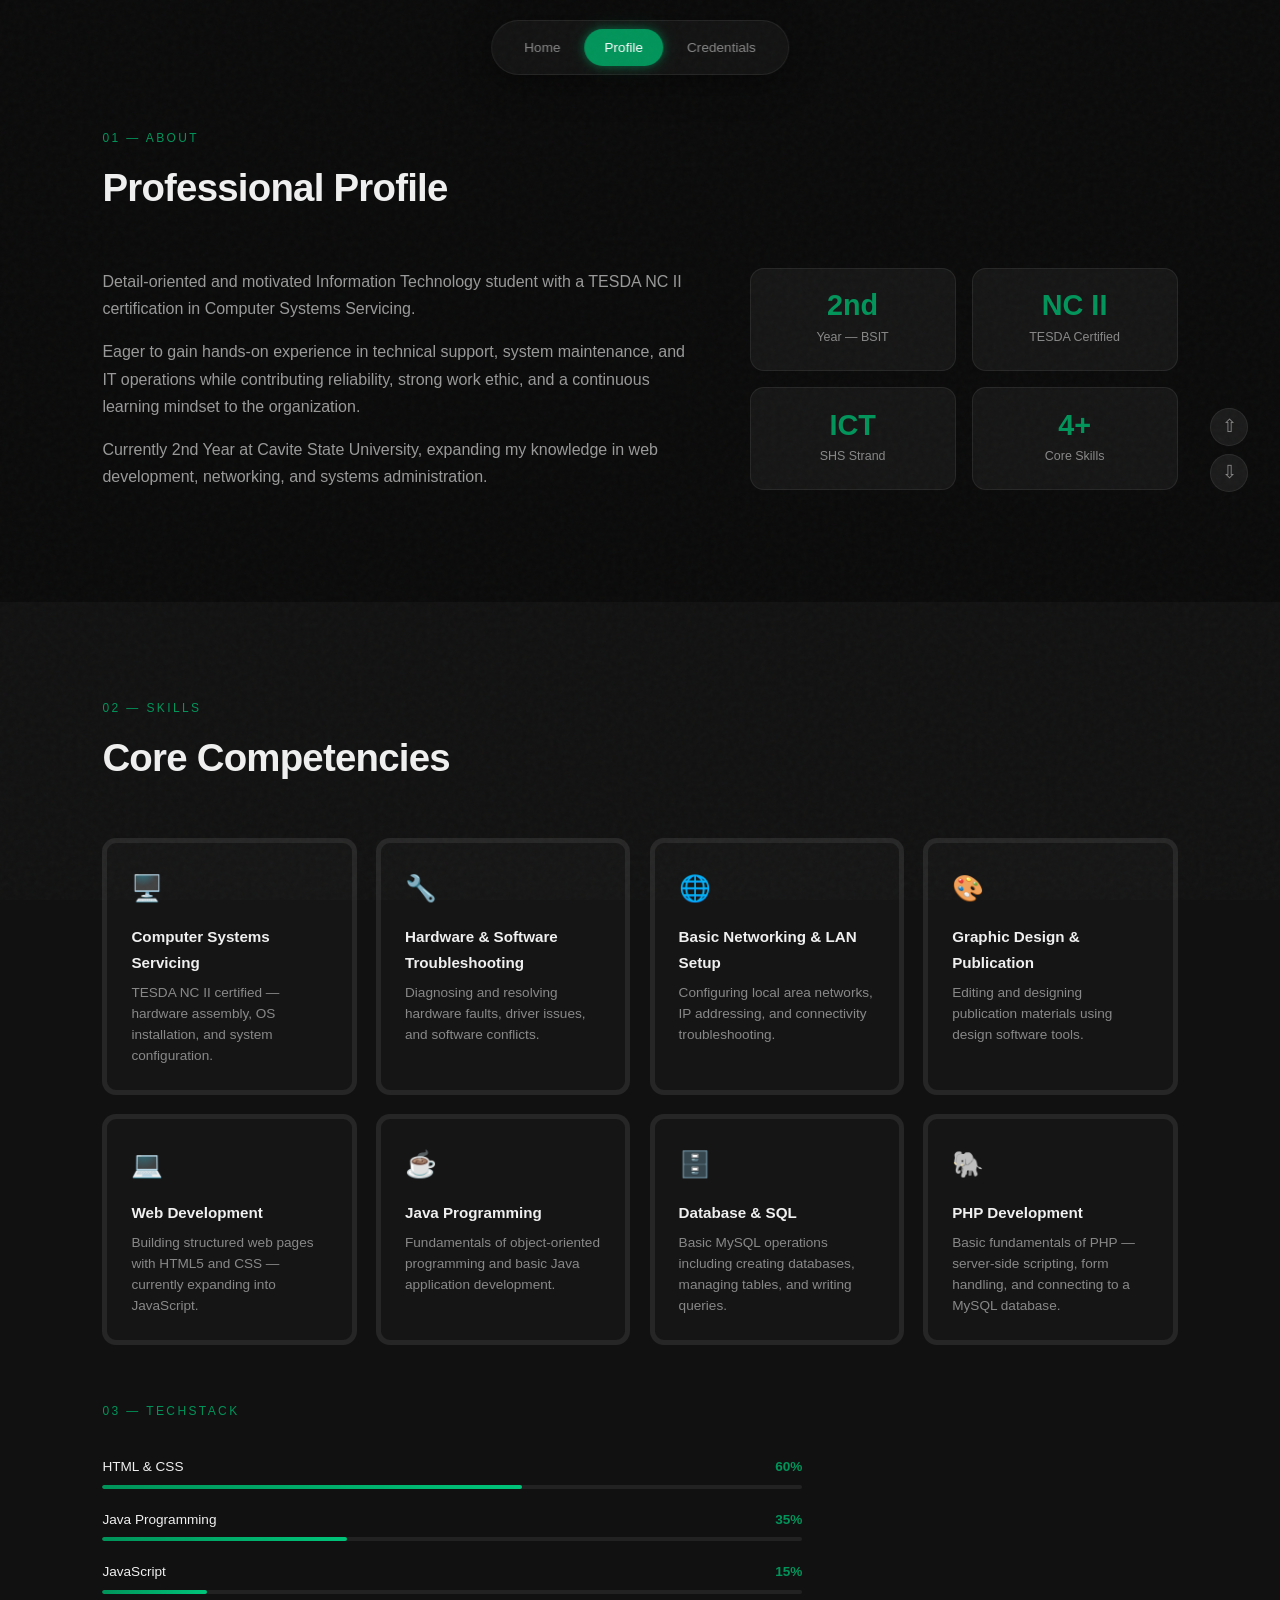
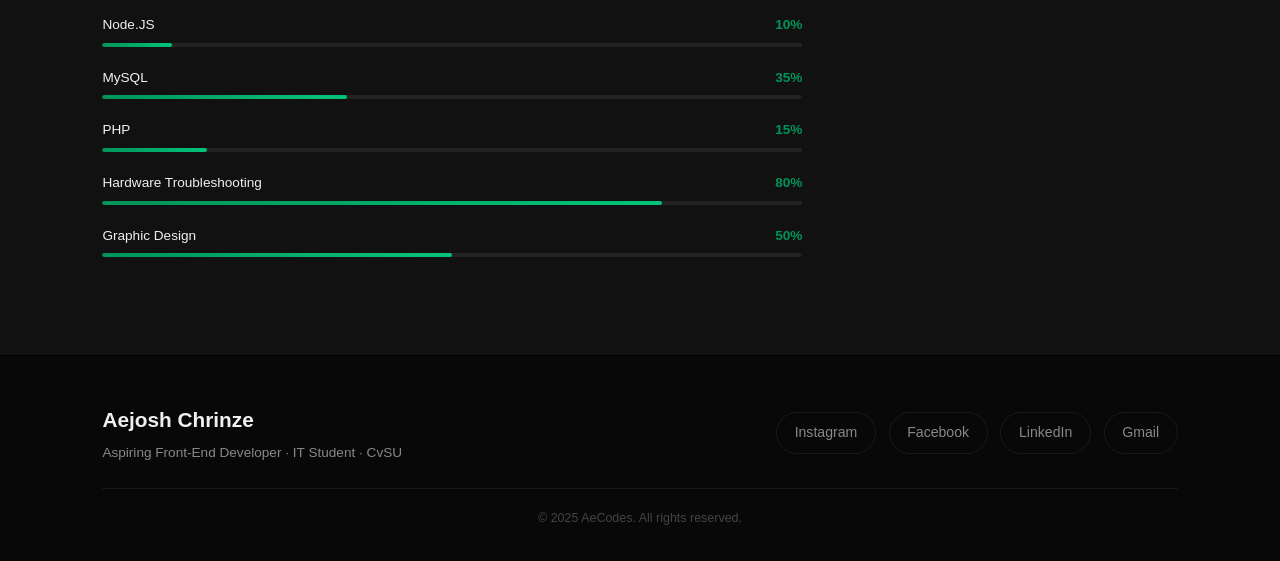
==== 2nd.html @ bd8b12e4 "Add files via upload" ====
<!DOCTYPE html>
<html lang="en">
<head>
   <title>Aejosh Chrinze — Profile</title>
   <meta charset="UTF-8">
   <meta name="author" content="Aecodes">
   <meta name="viewport" content="width=device-width, initial-scale=1.0">
   <link rel="stylesheet" href="base.css">
   <link rel="stylesheet" href="animations.css">
   <link rel="stylesheet" href="layout.css">
   <link rel="stylesheet" href="components.css">
</head>
<body>

   <!-- ── NAVBAR ── -->
   <nav>
      <ul class="nav-links">
         <li><a href="index.html">Home</a></li>
         <li><a href="2nd.html" class="active">Profile</a></li>
         <li><a href="3rd.html">Credentials</a></li>
      </ul>
   </nav>

   <!-- ── ABOUT ── -->
   <section class="section page-top">
      <div class="section-inner">
         <p class="section-eyebrow">01 — About</p>
         <h2 class="section-title">Professional Profile</h2>
         <div class="about-grid">
            <div class="about-text">
               <p>Detail-oriented and motivated Information Technology student with a TESDA NC II certification in Computer Systems Servicing.</p>
               <p>Eager to gain hands-on experience in technical support, system maintenance, and IT operations while contributing reliability, strong work ethic, and a continuous learning mindset to the organization.</p>
               <p>Currently 2nd Year at Cavite State University, expanding my knowledge in web development, networking, and systems administration.</p>
            </div>
            <div class="about-stats">
               <div class="stat-card">
                  <span class="stat-num accent">2nd</span>
                  <span class="stat-label">Year — BSIT</span>
               </div>
               <div class="stat-card">
                  <span class="stat-num accent">NC II</span>
                  <span class="stat-label">TESDA Certified</span>
               </div>
               <div class="stat-card">
                  <span class="stat-num accent">ICT</span>
                  <span class="stat-label">SHS Strand</span>
               </div>
               <div class="stat-card">
                  <span class="stat-num accent">4+</span>
                  <span class="stat-label">Core Skills</span>
               </div>
            </div>
         </div>
      </div>
   </section>

   <!-- ── SKILLS ── -->
   <section class="section section-alt">
      <div class="section-inner">
         <p class="section-eyebrow">02 — Skills</p>
         <h2 class="section-title">Core Competencies</h2>
         <div class="cards-grid">

            <div class="card">
               <div class="card-icon">🖥️</div>
               <h3>Computer Systems Servicing</h3>
               <p>TESDA NC II certified — hardware assembly, OS installation, and system configuration.</p>
            </div>

            <div class="card">
               <div class="card-icon">🔧</div>
               <h3>Hardware &amp; Software Troubleshooting</h3>
               <p>Diagnosing and resolving hardware faults, driver issues, and software conflicts.</p>
            </div>

            <div class="card">
               <div class="card-icon">🌐</div>
               <h3>Basic Networking &amp; LAN Setup</h3>
               <p>Configuring local area networks, IP addressing, and connectivity troubleshooting.</p>
            </div>

            <div class="card">
               <div class="card-icon">🎨</div>
               <h3>Graphic Design &amp; Publication</h3>
               <p>Editing and designing publication materials using design software tools.</p>
            </div>

            <div class="card">
               <div class="card-icon">💻</div>
               <h3>Web Development</h3>
               <p>Building structured web pages with HTML5 and CSS — currently expanding into JavaScript.</p>
            </div>

            <div class="card">
               <div class="card-icon">☕</div>
               <h3>Java Programming</h3>
               <p>Fundamentals of object-oriented programming and basic Java application development.</p>
            </div>

            <div class="card">
               <div class="card-icon">🗄️</div>
               <h3>Database &amp; SQL</h3>
               <p>Basic MySQL operations including creating databases, managing tables, and writing queries.</p>
            </div>

            <div class="card">
               <div class="card-icon">🐘</div>
               <h3>PHP Development</h3>
               <p>Basic fundamentals of PHP — server-side scripting, form handling, and connecting to a MySQL database.</p>
            </div>

         </div>

         <!-- Skill bars -->
         <p class="section-eyebrow">03 — TechStack</p> <br>
         <div class="skill-bars">
            <div class="skill-item">
               <div class="skill-label"><span>HTML &amp; CSS</span><span>60%</span></div>
               <div class="skill-track"><div class="skill-fill" style="width:60%"></div></div>
            </div>
            <div class="skill-item">
               <div class="skill-label"><span>Java Programming</span><span>35%</span></div>
               <div class="skill-track"><div class="skill-fill" style="width:35%"></div></div>
            </div>
            <div class="skill-item">
               <div class="skill-label"><span>JavaScript</span><span>15%</span></div>
               <div class="skill-track"><div class="skill-fill" style="width:15%"></div></div>
            </div>
            <div class="skill-item">
               <div class="skill-label"><span>Node.JS</span><span>10%</span></div>
               <div class="skill-track"><div class="skill-fill" style="width:10%"></div></div>
            </div>
            <div class="skill-item">
               <div class="skill-label"><span>MySQL</span><span>35%</span></div>
               <div class="skill-track"><div class="skill-fill" style="width:35%"></div></div>
            </div>
            <div class="skill-item">
               <div class="skill-label"><span>PHP</span><span>15%</span></div>
               <div class="skill-track"><div class="skill-fill" style="width:15%"></div></div>
            </div>
            <div class="skill-item">
               <div class="skill-label"><span>Hardware Troubleshooting</span><span>80%</span></div>
               <div class="skill-track"><div class="skill-fill" style="width:80%"></div></div>
            </div>
            <div class="skill-item">
               <div class="skill-label"><span>Graphic Design</span><span>50%</span></div>
               <div class="skill-track"><div class="skill-fill" style="width:50%"></div></div>
            </div>
         </div>

      </div>
   </section>

   <!-- Page nav arrows -->
   <div class="scroll-arrows">
      <a href="index.html" class="arrow-btn" title="Home">&#8679;</a>
      <a href="3rd.html" class="arrow-btn" title="Credentials">&#8681;</a>
   </div>

   <!-- ── FOOTER ── -->
   <footer>
      <div class="footer-inner">
         <div class="footer-left">
            <p class="footer-name">Aejosh Chrinze</p>
            <p class="footer-sub">Aspiring Front-End Developer · IT Student · CvSU</p>
         </div>
         <div class="footer-links">
            <a href="https://www.instagram.com/aejosh.chrinze/" target="_blank">Instagram</a>
            <a href="https://www.facebook.com/aejosh.chrinze" target="_blank">Facebook</a>
            <a href="https://www.linkedin.com/in/aejosh-chrinze-700215254/" target="_blank">LinkedIn</a>
            <a href="mailto:aejosh@gmail.com" target="_blank">Gmail</a>
         </div>
      </div>
      <p class="footer-copy">&copy; 2025 AeCodes. All rights reserved.</p>
   </footer>

</body>
</html>
---- base.css ----
/* ============================================
    base.css
    Fonts · Variables · Reset · Body
   ============================================ */

/* ── OFFLINE FONTS ───────────────────────────── */
@font-face {
  font-family: 'Syne';
  src: url('fonts/Syne-Regular.ttf') format('truetype');
  font-weight: 400; font-style: normal; font-display: swap;
}
@font-face {
  font-family: 'Syne';
  src: url('fonts/Syne-SemiBold.ttf') format('truetype');
  font-weight: 600; font-style: normal; font-display: swap;
}
@font-face {
  font-family: 'Syne';
  src: url('fonts/Syne-Bold.ttf') format('truetype');
  font-weight: 700; font-style: normal; font-display: swap;
}
@font-face {
  font-family: 'Syne';
  src: url('fonts/Syne-ExtraBold.ttf') format('truetype');
  font-weight: 800; font-style: normal; font-display: swap;
}
@font-face {
  font-family: 'DM Sans';
  src: url('fonts/DMSans-Light.ttf') format('truetype');
  font-weight: 300; font-style: normal; font-display: swap;
}
@font-face {
  font-family: 'DM Sans';
  src: url('fonts/DMSans-Regular.ttf') format('truetype');
  font-weight: 400; font-style: normal; font-display: swap;
}
@font-face {
  font-family: 'DM Sans';
  src: url('fonts/DMSans-Medium.ttf') format('truetype');
  font-weight: 500; font-style: normal; font-display: swap;
}
@font-face {
  font-family: 'DM Sans';
  src: url('fonts/DMSans-Italic.ttf') format('truetype');
  font-weight: 400; font-style: italic; font-display: swap;
}

/* ── CSS VARIABLES ───────────────────────────── */
:root {
  --bg:          #0a0a0a;
  --bg-alt:      #111111;
  --card-bg:     #151515;
  --accent:      #00945A;
  --accent-dim:  rgba(0, 148, 90, 0.15);
  --accent-glow: rgba(0, 148, 90, 0.35);
  --text:        #f0f0f0;
  --muted:       #888888;
  --border:      rgba(255, 255, 255, 0.07);
  --radius:      14px;
  --transition:  0.25s ease;
}

/* ── RESET ───────────────────────────────────── */
*, *::before, *::after {
  box-sizing: border-box;
  margin: 0;
  padding: 0;
}

html {
  scroll-behavior: smooth;
  font-size: 16px;
}

body {
  background: var(--bg);
  color: var(--text);
  font-family: 'DM Sans', sans-serif;
  line-height: 1.7;
  overflow-x: hidden;
}

/* Noise texture overlay */
body::after {
  content: '';
  position: fixed;
  inset: 0;
  background-image: url("data:image/svg+xml,%3Csvg viewBox='0 0 200 200' xmlns='http://www.w3.org/2000/svg'%3E%3Cfilter id='n'%3E%3CfeTurbulence type='fractalNoise' baseFrequency='0.85' numOctaves='4' stitchTiles='stitch'/%3E%3C/filter%3E%3Crect width='100%25' height='100%25' filter='url(%23n)' opacity='0.03'/%3E%3C/svg%3E");
  pointer-events: none;
  z-index: 9999;
}

/* Accent utility class */
.accent { color: var(--accent); }
---- animations.css ----
/* ============================================
    animations.css
    All @keyframes used across the portfolio
   ============================================ */

/* ── FADE UP ─────────────────────────────────── */
@keyframes fadeUp {
  from { opacity: 0; transform: translateY(20px); }
  to   { opacity: 1; transform: translateY(0); }
}

/* ── SKILL BAR GROW ──────────────────────────── */
@keyframes grow {
  from { transform: scaleX(0); }
  to   { transform: scaleX(1); }
}

/* ── TYPING ──────────────────────────────────── */
@keyframes typing {
  from { width: 0; }
  to   { width: 14ch; }
}

/* ── CURSOR BLINK ────────────────────────────── */
@keyframes blink {
  0%, 100% { border-right-color: var(--accent); }
  50%       { border-right-color: transparent; }
}

/* ── NAVBAR DROP DOWN ── */
@keyframes navDrop {
  from {
    opacity: 0;
    transform: translateX(-50%) translateY(-20px);
  }
  to {
    opacity: 1;
    transform: translateX(-50%) translateY(0);
  }
}

/* ── LINK GLOW PULSE ── */
@keyframes glowPulse {
  0%, 100% { box-shadow: 0 0 6px rgba(0, 148, 90, 0.4); }
  50%       { box-shadow: 0 0 16px rgba(0, 148, 90, 0.8); }
}
---- layout.css ----
/* ============================================
    layout.css
    Navbar · Hero · Sections · Footer · Responsive
   ============================================ */

/* ── NAVBAR ──────────────────────────────────── */
nav {
  position: fixed;
  top: 20px;
  left: 50%;
  transform: translateX(-50%);
  z-index: 200;
  animation: navDrop 0.6s cubic-bezier(0.34, 1.56, 0.64, 1) 0.2s both;
}

.nav-links {
  list-style: none;
  display: flex;
  align-items: center;
  gap: 4px;
  background: rgba(20, 20, 20, 0.92);
  backdrop-filter: blur(20px);
  border: 1px solid var(--border);
  border-radius: 999px;
  padding: 8px 12px;
  box-shadow: 0 8px 32px rgba(0, 0, 0, 0.5);
}

.nav-links li {
  position: relative;
}

.nav-links a {
  text-decoration: none;
  color: var(--muted);
  font-size: 0.85rem;
  font-weight: 500;
  padding: 7px 20px;
  border-radius: 999px;
  transition: color 0.2s ease, background 0.2s ease,
              box-shadow 0.2s ease, transform 0.2s ease;
  white-space: nowrap;
  display: block;
}

/* Hover — subtle lift + dim background */
.nav-links a:hover {
  color: var(--text);
  background: rgba(255, 255, 255, 0.06);
  transform: translateY(-1px);
}

/* Active — glowing green pill */
.nav-links a.active {
  color: #fff;
  background: var(--accent);
  box-shadow:
    0 0 8px rgba(0, 148, 90, 0.5),
    0 0 20px rgba(0, 148, 90, 0.25);
  animation: glowPulse 2.5s ease-in-out infinite;
}

/* Stagger each nav link on load */
.nav-links li:nth-child(1) a { animation-delay: 0.3s; }
.nav-links li:nth-child(2) a { animation-delay: 0.35s; }
.nav-links li:nth-child(3) a { animation-delay: 0.4s; }

/* ── HERO ────────────────────────────────────── */
.hero {
  min-height: 100vh;
  display: grid;
  grid-template-columns: 1fr 1fr;
  align-items: center;
  padding: 0 8%;
  gap: 4rem;
  position: relative;
  overflow: hidden;
}

/* Green glow behind photo */
.hero::before {
  content: '';
  position: absolute;
  right: 5%;
  top: 50%;
  transform: translateY(-50%);
  width: 520px;
  height: 520px;
  background: radial-gradient(circle, rgba(0,148,90,0.18) 0%, transparent 70%);
  border-radius: 50%;
  pointer-events: none;
}

.hero-text { position: relative; z-index: 1; }

.hero-greeting {
  font-size: clamp(1.4rem, 2.5vw, 1.8rem);
  font-weight: 400;
  color: var(--text);
  margin-bottom: 0.5rem;
  animation: fadeUp 0.6s ease 0.1s both;
  overflow: hidden; 
}

.hero-greeting .accent { color: var(--accent); font-weight: 700; }

.hero-role {
  font-family: 'Syne', sans-serif;
  font-size: clamp(2rem, 4vw, 3.2rem);
  font-weight: 800;
  line-height: 1.1;
  letter-spacing: -0.03em;
  color: var(--accent);
  margin-bottom: 1.4rem;
  animation: fadeUp 0.6s ease 0.2s both;
}

.hero-desc {
  color: var(--muted);
  font-size: 0.97rem;
  max-width: 460px;
  margin-bottom: 2rem;
  line-height: 1.75;
  animation: fadeUp 0.6s ease 0.3s both;
}

/* ── HERO IMAGE ── */
.hero-img {
  display: flex;
  justify-content: center;
  align-items: center;
  position: relative;
  z-index: 1;
  animation: fadeUp 0.7s ease 0.3s both;
  transition: transform var(--transition);
}

.hero-img:hover { transform: translateY(-5px); }

.hero-img:hover .img-circle {
  box-shadow:
    0 0 0 8px rgba(0, 148, 90, 0.1),
    0 0 60px var(--accent);
}

.img-glow {
  position: absolute;
  width: 380px;
  height: 380px;
  border-radius: 50%;
  background: radial-gradient(circle, rgba(0,148,90,0.3) 0%, transparent 65%);
  pointer-events: none;
}

.img-circle {
  width: 350px;
  height: 350px;
  border-radius: 55%;
  overflow: hidden;
  border: 5px solid var(--accent);
  box-shadow:
    0 0 0 8px rgba(0,148,90,0.1),
    0 0 60px rgba(0,148,90,0.2);
  position: relative;
  z-index: 1;
  transition: box-shadow var(--transition);
}

.img-circle img {
  width: 105%;
  height: 105%;
  object-fit: cover;
  object-position: top center;
  display: block;
}

/* ── PAGE ARROWS ── */
.scroll-arrows {
  position: fixed;
  right: 2.5%;
  top: 50%;
  transform: translateY(-50%);
  display: flex;
  flex-direction: column;
  gap: 8px;
  z-index: 10;
}

.arrow-btn {
  display: inline-flex;
  align-items: center;
  justify-content: center;
  width: 38px;
  height: 38px;
  border-radius: 50%;
  background: rgba(30,30,30,0.85);
  border: 1px solid var(--border);
  color: var(--muted);
  font-size: 1.1rem;
  text-decoration: none;
  transition: all var(--transition);
}

.arrow-btn:hover {
  background: var(--accent);
  border-color: var(--accent);
  color: white;
}

/* ── SECTIONS ────────────────────────────────── */
.section { padding: 6rem 8%; }
.section-alt { background: var(--bg-alt); }
.page-top { padding-top: 8rem; }

.section-inner {
  max-width: 1100px;
  margin: 0 auto;
}

.section-eyebrow {
  font-size: 0.75rem;
  letter-spacing: 0.2em;
  text-transform: uppercase;
  color: var(--accent);
  margin-bottom: 0.4rem;
  font-family: 'Syne', sans-serif;
}

.section-title {
  font-family: 'Syne', sans-serif;
  font-size: clamp(1.8rem, 3vw, 2.6rem);
  font-weight: 700;
  letter-spacing: -0.02em;
  margin-bottom: 3rem;
  color: var(--text);
}

/* ── FOOTER ──────────────────────────────────── */
footer {
  background: #080808;
  border-top: 1px solid var(--border);
  padding: 3rem 8% 2rem;
}

.footer-inner {
  max-width: 1100px;
  margin: 0 auto 1.5rem;
  display: flex;
  justify-content: space-between;
  align-items: center;
  flex-wrap: wrap;
  gap: 1.5rem;
}

.footer-name {
  font-family: 'Syne', sans-serif;
  font-size: 1.3rem;
  font-weight: 800;
  color: var(--text);
  margin-bottom: 0.2rem;
}

.footer-sub { color: var(--muted); font-size: 0.85rem; }

.footer-links { display: flex; gap: 0.8rem; flex-wrap: wrap; }

.footer-links a {
  text-decoration: none;
  color: var(--muted);
  font-size: 0.88rem;
  padding: 0.5rem 1.1rem;
  border: 1px solid var(--border);
  border-radius: 999px;
  transition: all var(--transition);
}

.footer-links a:hover {
  color: var(--accent);
  border-color: rgba(0,148,90,0.4);
}

.footer-copy {
  max-width: 1100px;
  margin: 0 auto;
  color: #444;
  font-size: 0.78rem;
  text-align: center;
  border-top: 1px solid var(--border);
  padding-top: 1.2rem;
}

/* ── RESPONSIVE ──────────────────────────────── */
@media (max-width: 900px) {
  .hero {
    grid-template-columns: 1fr;
    text-align: center;
    padding: 7rem 6% 4rem;
    gap: 3rem;
  }

  .hero::before { display: none; }
  .hero-img { order: -1; }
  .hero-desc { margin: 0 auto 2rem; }
  .social-icons { justify-content: center; }
  .about-grid { grid-template-columns: 1fr; }
  .section { padding: 5rem 6%; }
  .page-top { padding-top: 7rem; }
}

@media (max-width: 600px) {
  nav { top: 12px; width: 92%; }

  .nav-links {
    gap: 2px;
    padding: 6px 8px;
    justify-content: center;
  }

  .nav-links a { font-size: 0.78rem; padding: 6px 14px; }

  .img-circle { width: 240px; height: 240px; }
  .img-glow   { width: 280px; height: 280px; }

  .scroll-arrows { display: none; }

  .footer-inner { flex-direction: column; text-align: center; }
  .footer-links { justify-content: center; }
}
---- components.css ----
/* ============================================
   components.css
   Buttons · Cards · Skill Bars · About ·
   Timeline · Cert · Language Pills
   ============================================ */

/* ── BUTTONS ─────────────────────────────────── */
.btn-primary {
  display: inline-block;
  padding: 0.8rem 2.2rem;
  background: var(--accent);
  color: #fff;
  font-family: 'Syne', sans-serif;
  font-size: 0.95rem;
  font-weight: 700;
  border-radius: 8px;
  text-decoration: none;
  letter-spacing: 0.02em;
  transition: all var(--transition);
  animation: fadeUp 0.6s ease 0.5s both;
  box-shadow: 0 4px 20px var(--accent-dim);
}

.btn-primary:hover {
  background: #00b56e;
  transform: translateY(-3px);
  box-shadow: 0 8px 28px var(--accent-glow);
}

/* ── SOCIAL ICON BUTTONS ── */
.social-icons {
  display: flex;
  gap: 10px;
  margin-bottom: 2rem;
  animation: fadeUp 0.6s ease 0.4s both;
}

.icon-btn {
  display: inline-flex;
  align-items: center;
  justify-content: center;
  width: 42px;
  height: 42px;
  border-radius: 8px;
  background: var(--card-bg);
  border: 1px solid var(--border);
  color: var(--muted);
  text-decoration: none;
  transition: all var(--transition);
}

.icon-btn svg { width: 18px; height: 18px; }

.icon-btn:hover {
  background: var(--accent);
  border-color: var(--accent);
  color: #fff;
  transform: translateY(-3px);
  box-shadow: 0 6px 20px var(--accent-glow);
}

/* ── TYPING ANIMATION ── */
.hero-greeting .type {
  display: inline-block;
  overflow: hidden;
  white-space: nowrap;
  border-right: 2px solid var(--accent);
  vertical-align: bottom;
  width: 0;
  animation:
    typing 2.5s steps(14, end) infinite alternate,
    blink 0.7s step-end infinite;
}

/* ── ABOUT GRID ──────────────────────────────── */
.about-grid {
  display: grid;
  grid-template-columns: 1.4fr 1fr;
  gap: 3rem;
  align-items: start;
}

.about-text p {
  color: #999;
  margin-bottom: 1rem;
  font-size: 1rem;
}

.about-stats {
  display: grid;
  grid-template-columns: 1fr 1fr;
  gap: 1rem;
}

.stat-card {
  background: var(--card-bg);
  border: 1px solid var(--border);
  border-radius: var(--radius);
  padding: 1.4rem 1rem;
  display: flex;
  flex-direction: column;
  align-items: center;
  text-align: center;
  transition: border-color var(--transition), transform var(--transition);
}

.stat-card:hover {
  border-color: rgba(0,148,90,0.4);
  transform: translateY(-3px);
}

.stat-num {
  font-family: 'Syne', sans-serif;
  font-size: 1.8rem;
  font-weight: 800;
  line-height: 1;
  margin-bottom: 0.4rem;
}

.stat-label { font-size: 0.78rem; color: var(--muted); }

/* ── SKILL CARDS ─────────────────────────────── */
.cards-grid {
  display: grid;
  grid-template-columns: repeat(auto-fit, minmax(230px, 1fr));
  gap: 1.2rem;
  margin-bottom: 3.5rem;
}

.card {
  background: var(--card-bg);
  border: 5px solid var(--border);
  border-radius: var(--radius);
  padding: 1.5rem;
  transition: border-color var(--transition), transform var(--transition), box-shadow var(--transition);
}

.card:hover {
  border-color: rgba(0,148,90,0.4);
  transform: translateY(-4px);
  box-shadow: 0 12px 36px rgba(0,148,90,0.08);
}

.card-icon { font-size: 1.6rem; margin-bottom: 0.8rem; display: block; }

.card h3 {
  font-family: 'Syne', sans-serif;
  font-size: 0.95rem;
  font-weight: 700;
  margin-bottom: 0.4rem;
  color: var(--text);
}

.card p { font-size: 0.85rem; color: var(--muted); line-height: 1.55; }

/* ── SKILL BARS ──────────────────────────────── */
.skill-bars {
  display: flex;
  flex-direction: column;
  gap: 1.2rem;
  max-width: 700px;
}

.skill-item { display: flex; flex-direction: column; gap: 0.4rem; }

.skill-label {
  display: flex;
  justify-content: space-between;
  font-size: 0.85rem;
  color: var(--text);
}

.skill-label span:last-child { color: var(--accent); font-weight: 600; }

.skill-track {
  height: 4px;
  background: rgba(255,255,255,0.07);
  border-radius: 999px;
  overflow: hidden;
}

.skill-fill {
  height: 100%;
  border-radius: 999px;
  background: linear-gradient(90deg, var(--accent), #00c47a);
  transform-origin: left;
  animation: grow 1.3s cubic-bezier(0.4,0,0.2,1) both;
}

/* ── TIMELINE ────────────────────────────────── */
.timeline {
  position: relative;
  padding-left: 2.2rem;
  margin-bottom: 3rem;
}

.timeline::before {
  content: '';
  position: absolute;
  left: 0; top: 8px; bottom: 8px;
  width: 1px;
  background: linear-gradient(to bottom, var(--accent), rgba(0,148,90,0.1));
}

.timeline-item { position: relative; margin-bottom: 2.5rem; }

.tl-dot {
  position: absolute;
  left: -2.57rem;
  top: 5px;
  width: 11px;
  height: 11px;
  border-radius: 50%;
  background: var(--accent);
  box-shadow: 0 0 12px var(--accent-glow);
}

.tl-year {
  font-size: 0.75rem;
  color: var(--accent);
  letter-spacing: 0.1em;
  text-transform: uppercase;
  margin-bottom: 0.25rem;
  font-family: 'Syne', sans-serif;
}

.timeline-item h3 {
  font-family: 'Syne', sans-serif;
  font-weight: 700;
  font-size: 1.05rem;
  margin-bottom: 0.2rem;
  color: var(--text);
}

.timeline-item p { color: var(--muted); font-size: 0.9rem; }

/* ── CERT CARD ───────────────────────────────── */
.cert-card {
  display: flex;
  align-items: center;
  gap: 1.8rem;
  background: var(--card-bg);
  border: 1px solid rgba(0,148,90,0.25);
  border-radius: var(--radius);
  padding: 1.8rem;
  max-width: 560px;
  margin-bottom: 2.5rem;
}

.cert-icon {
  width: 64px;
  height: 64px;
  border-radius: 14px;
  background: linear-gradient(135deg, var(--accent), #00c47a);
  display: flex;
  align-items: center;
  justify-content: center;
  font-size: 2rem;
  flex-shrink: 0;
}

.cert-info h3 {
  font-family: 'Syne', sans-serif;
  font-weight: 700;
  font-size: 1rem;
  margin-bottom: 0.3rem;
  color: var(--text);
}

.cert-info p { color: var(--muted); font-size: 0.88rem; line-height: 1.6; }

/* ── LANGUAGE PILLS ──────────────────────────── */
.lang-pills {
  display: flex;
  gap: 1rem;
  flex-wrap: wrap;
}

.lang-pill {
  display: inline-flex;
  align-items: center;
  gap: 0.6rem;
  background: var(--card-bg);
  border: 1px solid var(--border);
  border-radius: 999px;
  padding: 0.55rem 1.4rem;
  font-size: 0.9rem;
  color: var(--text);
  transition: border-color var(--transition);
}

.lang-pill:hover { border-color: rgba(0,148,90,0.4); }
.lang-pill span { color: var(--muted); font-size: 0.78rem; }

/* ── RESPONSIVE COMPONENTS ───────────────────── */
@media (max-width: 600px) {
  .cards-grid { grid-template-columns: 1fr; }
  .about-stats { grid-template-columns: 1fr 1fr; }
  .cert-card { flex-direction: column; text-align: center; }
}
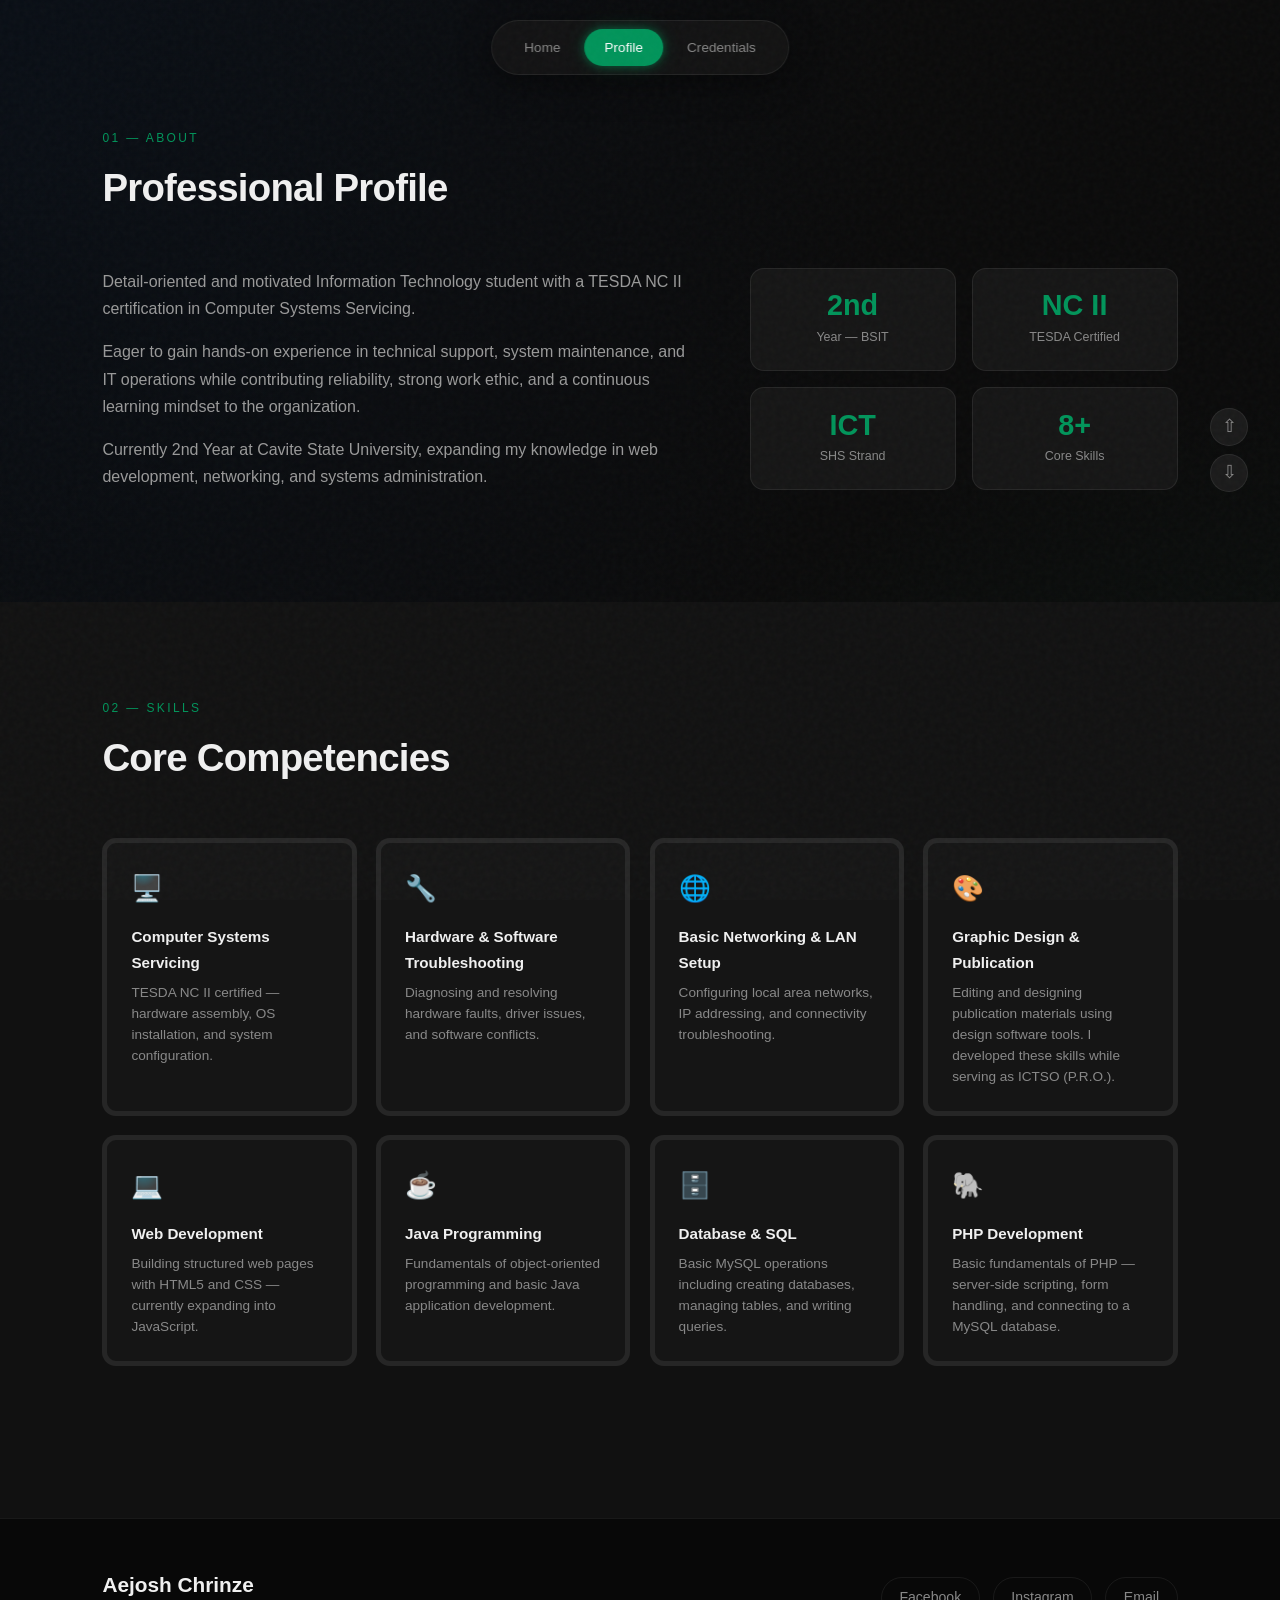
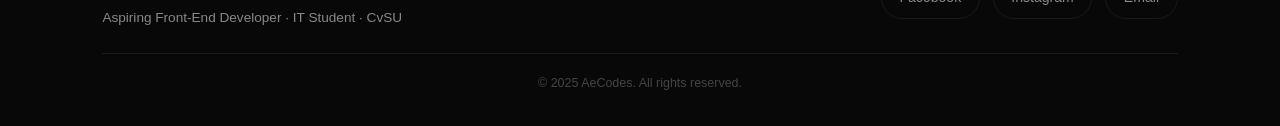
==== commit 823cc243: "Revise profile details and HTML structure Updated the profile information and structure in 2nd.html." ====
--- a/2nd.html
+++ b/2nd.html
@@ -1,7 +1,7 @@
 <!DOCTYPE html>
 <html lang="en">
 <head>
-   <title>Aejosh Chrinze — Profile</title>
+   <title>ae — Profile</title>
    <meta charset="UTF-8">
    <meta name="author" content="Aecodes">
    <meta name="viewport" content="width=device-width, initial-scale=1.0">
@@ -29,7 +29,8 @@
          <div class="about-grid">
             <div class="about-text">
                <p>Detail-oriented and motivated Information Technology student with a TESDA NC II certification in Computer Systems Servicing.</p>
-               <p>Eager to gain hands-on experience in technical support, system maintenance, and IT operations while contributing reliability, strong work ethic, and a continuous learning mindset to the organization.</p>
+               <p>Eager to gain hands-on experience in technical support, system maintenance, and IT operations while contributing reliability, strong work ethic, 
+                  and a continuous learning mindset to the organization.</p>
                <p>Currently 2nd Year at Cavite State University, expanding my knowledge in web development, networking, and systems administration.</p>
             </div>
             <div class="about-stats">
@@ -46,7 +47,7 @@
                   <span class="stat-label">SHS Strand</span>
                </div>
                <div class="stat-card">
-                  <span class="stat-num accent">4+</span>
+                  <span class="stat-num accent">8+</span>
                   <span class="stat-label">Core Skills</span>
                </div>
             </div>
@@ -82,7 +83,8 @@
             <div class="card">
                <div class="card-icon">🎨</div>
                <h3>Graphic Design &amp; Publication</h3>
-               <p>Editing and designing publication materials using design software tools.</p>
+               <p>Editing and designing publication materials using design software tools. 
+                  I developed these skills while serving as ICTSO (P.R.O.).</p>
             </div>
 
             <div class="card">
@@ -108,49 +110,9 @@
                <h3>PHP Development</h3>
                <p>Basic fundamentals of PHP — server-side scripting, form handling, and connecting to a MySQL database.</p>
             </div>
-
          </div>
-
-         <!-- Skill bars -->
-         <p class="section-eyebrow">03 — TechStack</p> <br>
-         <div class="skill-bars">
-            <div class="skill-item">
-               <div class="skill-label"><span>HTML &amp; CSS</span><span>60%</span></div>
-               <div class="skill-track"><div class="skill-fill" style="width:60%"></div></div>
-            </div>
-            <div class="skill-item">
-               <div class="skill-label"><span>Java Programming</span><span>35%</span></div>
-               <div class="skill-track"><div class="skill-fill" style="width:35%"></div></div>
-            </div>
-            <div class="skill-item">
-               <div class="skill-label"><span>JavaScript</span><span>15%</span></div>
-               <div class="skill-track"><div class="skill-fill" style="width:15%"></div></div>
-            </div>
-            <div class="skill-item">
-               <div class="skill-label"><span>Node.JS</span><span>10%</span></div>
-               <div class="skill-track"><div class="skill-fill" style="width:10%"></div></div>
-            </div>
-            <div class="skill-item">
-               <div class="skill-label"><span>MySQL</span><span>35%</span></div>
-               <div class="skill-track"><div class="skill-fill" style="width:35%"></div></div>
-            </div>
-            <div class="skill-item">
-               <div class="skill-label"><span>PHP</span><span>15%</span></div>
-               <div class="skill-track"><div class="skill-fill" style="width:15%"></div></div>
-            </div>
-            <div class="skill-item">
-               <div class="skill-label"><span>Hardware Troubleshooting</span><span>80%</span></div>
-               <div class="skill-track"><div class="skill-fill" style="width:80%"></div></div>
-            </div>
-            <div class="skill-item">
-               <div class="skill-label"><span>Graphic Design</span><span>50%</span></div>
-               <div class="skill-track"><div class="skill-fill" style="width:50%"></div></div>
-            </div>
          </div>
-
-      </div>
-   </section>
-
+      </section>
    <!-- Page nav arrows -->
    <div class="scroll-arrows">
       <a href="index.html" class="arrow-btn" title="Home">&#8679;</a>
@@ -165,14 +127,13 @@
             <p class="footer-sub">Aspiring Front-End Developer · IT Student · CvSU</p>
          </div>
          <div class="footer-links">
+            <a href="https://www.facebook.com/aejosh.chrinze" target="_blank">Facebook</a>
             <a href="https://www.instagram.com/aejosh.chrinze/" target="_blank">Instagram</a>
-            <a href="https://www.facebook.com/aejosh.chrinze" target="_blank">Facebook</a>
-            <a href="https://www.linkedin.com/in/aejosh-chrinze-700215254/" target="_blank">LinkedIn</a>
-            <a href="mailto:aejosh@gmail.com" target="_blank">Gmail</a>
+            <a href="mailto:aejosh@gmail.com">Email</a>
          </div>
       </div>
       <p class="footer-copy">&copy; 2025 AeCodes. All rights reserved.</p>
    </footer>
 
 </body>
-</html>+</html>
--- a/base.css
+++ b/base.css
@@ -73,7 +73,8 @@
 }
 
 body {
-  background: var(--bg);
+  background: radial-gradient(ellipse at top left,    rgba(0, 50, 120, 0.10) 0%, transparent 50%),
+  radial-gradient(ellipse at bottom right, rgba(0, 148, 90, 0.12) 0%, transparent 55%), #0a0a0a;
   color: var(--text);
   font-family: 'DM Sans', sans-serif;
   line-height: 1.7;
@@ -91,4 +92,4 @@
 }
 
 /* Accent utility class */
-.accent { color: var(--accent); }+.accent { color: var(--accent); }
